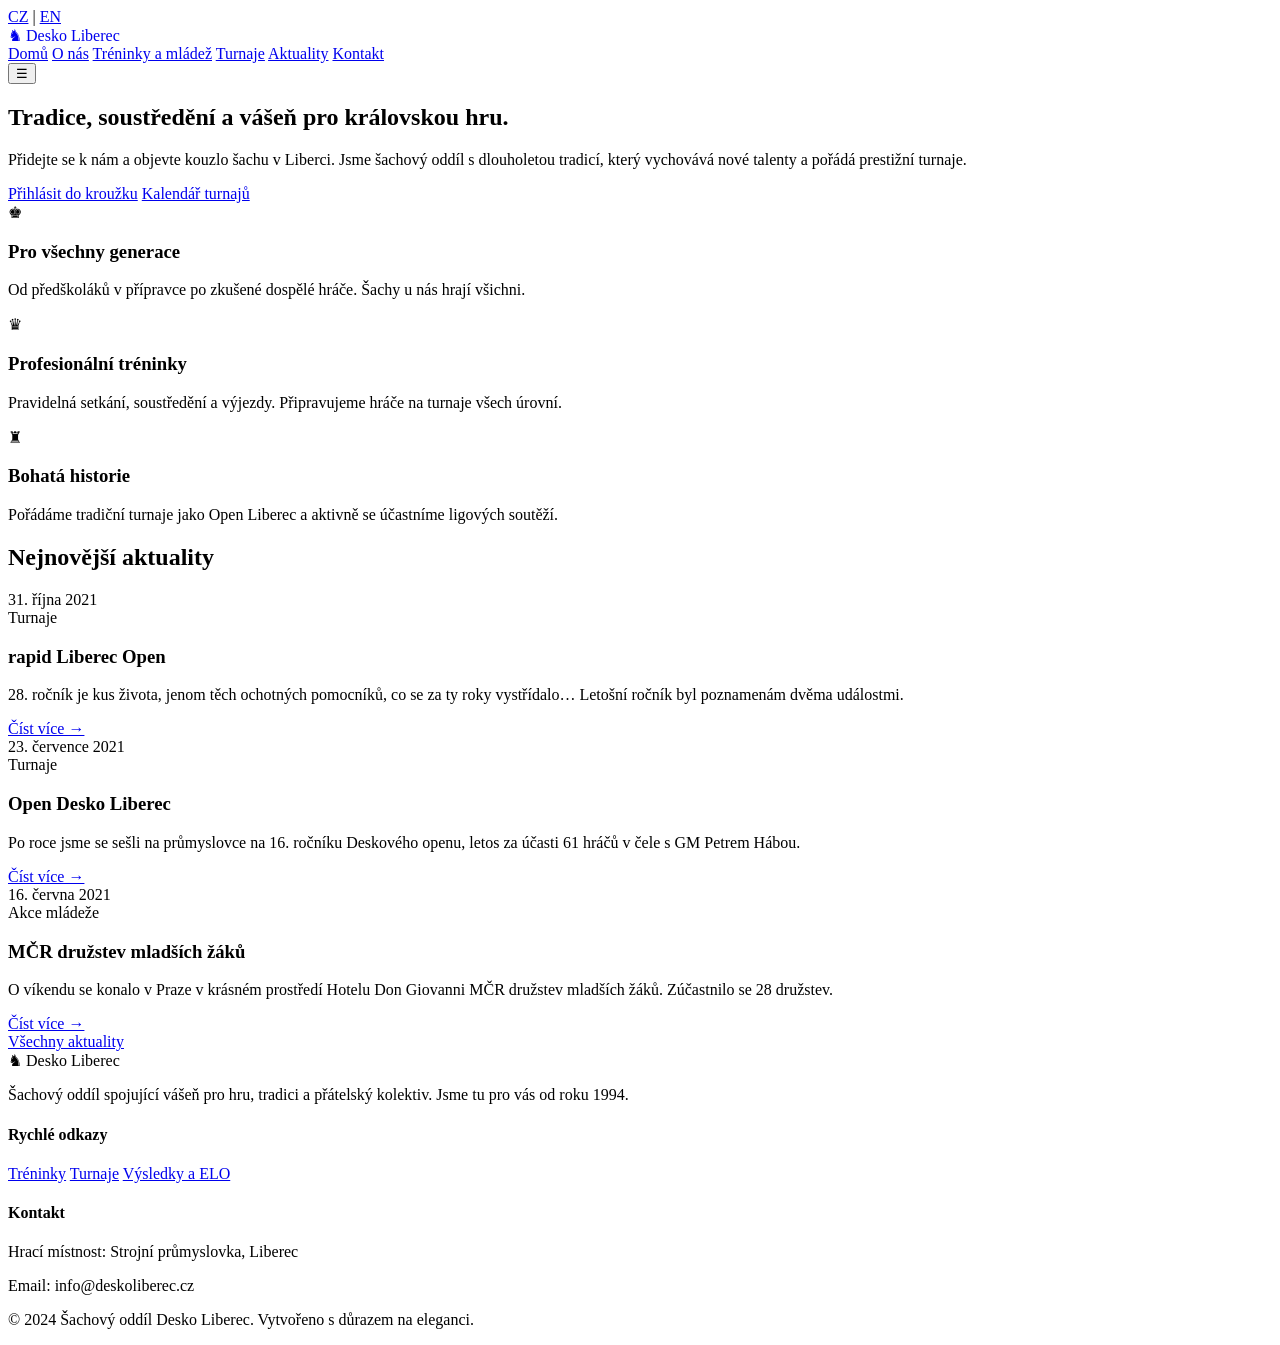
==== index.html @ c2662bde "Add files via upload" ====
<!DOCTYPE html>
<html lang="cs">

<head>
    <meta charset="UTF-8">
    <meta name="viewport" content="width=device-width, initial-scale=1.0">
    <title>Šachový oddíl Desko Liberec</title>
    <link rel="stylesheet" href="style.css">
    <link rel="preconnect" href="https://fonts.googleapis.com">
    <link rel="preconnect" href="https://fonts.gstatic.com" crossorigin>
    <link
        href="https://fonts.googleapis.com/css2?family=Inter:wght@400;500;600&family=Playfair+Display:wght@600;700&display=swap"
        rel="stylesheet">
</head>

<body>
    <!-- Jazykový přepínač a horní lišta -->
    <div class="top-bar">
        <div class="container">
            <div class="lang-switch">
                <a href="index.html" class="active">CZ</a> | <a href="index_en.html">EN</a>
            </div>
        </div>
    </div>

    <!-- Hlavní navigace -->
    <header class="navbar">
        <div class="container nav-container">
            <a href="index.html" class="logo" style="text-decoration: none;">
                <span class="logo-icon">♞</span>
                <span class="logo-text">Desko Liberec</span>
            </a>
            <nav class="nav-links">
                <a href="index.html" class="active">Domů</a>
                <a href="about.html">O nás</a>
                <a href="trainings.html">Tréninky a mládež</a>
                <a href="tournaments.html">Turnaje</a>
                <a href="news.html">Aktuality</a>
                <a href="contact.html">Kontakt</a>
            </nav>
            <button class="menu-toggle">☰</button>
        </div>
    </header>

    <!-- Hero Sekce -->
    <section class="hero">
        <div class="hero-overlay"></div>
        <div class="container hero-content">
            <h1>Tradice, soustředění a vášeň pro královskou hru.</h1>
            <p>Přidejte se k nám a objevte kouzlo šachu v Liberci. Jsme šachový oddíl s dlouholetou tradicí, který
                vychovává nové talenty a pořádá prestižní turnaje.</p>
            <div class="hero-buttons">
                <a href="#trainings" class="btn btn-primary">Přihlásit do kroužku</a>
                <a href="#tournaments" class="btn btn-secondary">Kalendář turnajů</a>
            </div>
        </div>
    </section>

    <!-- Rychlé info / O nás -->
    <section id="about" class="about-section">
        <div class="container">
            <div class="about-grid">
                <div class="about-card">
                    <div class="card-icon">♚</div>
                    <h3>Pro všechny generace</h3>
                    <p>Od předškoláků v přípravce po zkušené dospělé hráče. Šachy u nás hrají všichni.</p>
                </div>
                <div class="about-card">
                    <div class="card-icon">♛</div>
                    <h3>Profesionální tréninky</h3>
                    <p>Pravidelná setkání, soustředění a výjezdy. Připravujeme hráče na turnaje všech úrovní.</p>
                </div>
                <div class="about-card">
                    <div class="card-icon">♜</div>
                    <h3>Bohatá historie</h3>
                    <p>Pořádáme tradiční turnaje jako Open Liberec a aktivně se účastníme ligových soutěží.</p>
                </div>
            </div>
        </div>
    </section>

    <!-- Aktuality z blogu -->
    <section id="news" class="news-section">
        <div class="container">
            <h2 class="section-title">Nejnovější aktuality</h2>
            <div class="news-grid">
                <article class="news-card">
                    <div class="news-date">31. října 2021</div>
                    <div class="news-category">Turnaje</div>
                    <h3>rapid Liberec Open</h3>
                    <p>28. ročník je kus života, jenom těch ochotných pomocníků, co se za ty roky vystřídalo… Letošní
                        ročník byl poznamenám dvěma událostmi.</p>
                    <a href="#" class="read-more">Číst více →</a>
                </article>

                <article class="news-card">
                    <div class="news-date">23. července 2021</div>
                    <div class="news-category">Turnaje</div>
                    <h3>Open Desko Liberec</h3>
                    <p>Po roce jsme se sešli na průmyslovce na 16. ročníku Deskového openu, letos za účasti 61 hráčů v
                        čele s GM Petrem Hábou.</p>
                    <a href="#" class="read-more">Číst více →</a>
                </article>

                <article class="news-card">
                    <div class="news-date">16. června 2021</div>
                    <div class="news-category">Akce mládeže</div>
                    <h3>MČR družstev mladších žáků</h3>
                    <p>O víkendu se konalo v Praze v krásném prostředí Hotelu Don Giovanni MČR družstev mladších žáků.
                        Zúčastnilo se 28 družstev.</p>
                    <a href="#" class="read-more">Číst více →</a>
                </article>
            </div>
            <div class="center-btn">
                <a href="#" class="btn btn-outline">Všechny aktuality</a>
            </div>
        </div>
    </section>

    <!-- Patička -->
    <footer>
        <div class="container footer-content">
            <div class="footer-info">
                <div class="footer-logo">
                    <span class="logo-icon">♞</span> Desko Liberec
                </div>
                <p>Šachový oddíl spojující vášeň pro hru, tradici a přátelský kolektiv. Jsme tu pro vás od roku 1994.
                </p>
            </div>
            <div class="footer-links">
                <h4>Rychlé odkazy</h4>
                <a href="#trainings">Tréninky</a>
                <a href="#tournaments">Turnaje</a>
                <a href="#">Výsledky a ELO</a>
            </div>
            <div class="footer-contact">
                <h4>Kontakt</h4>
                <p>Hrací místnost: Strojní průmyslovka, Liberec</p>
                <p>Email: info@deskoliberec.cz</p>
            </div>
        </div>
        <div class="footer-bottom">
            <p>&copy; 2024 Šachový oddíl Desko Liberec. Vytvořeno s důrazem na eleganci.</p>
        </div>
    </footer>
</body>

</html>
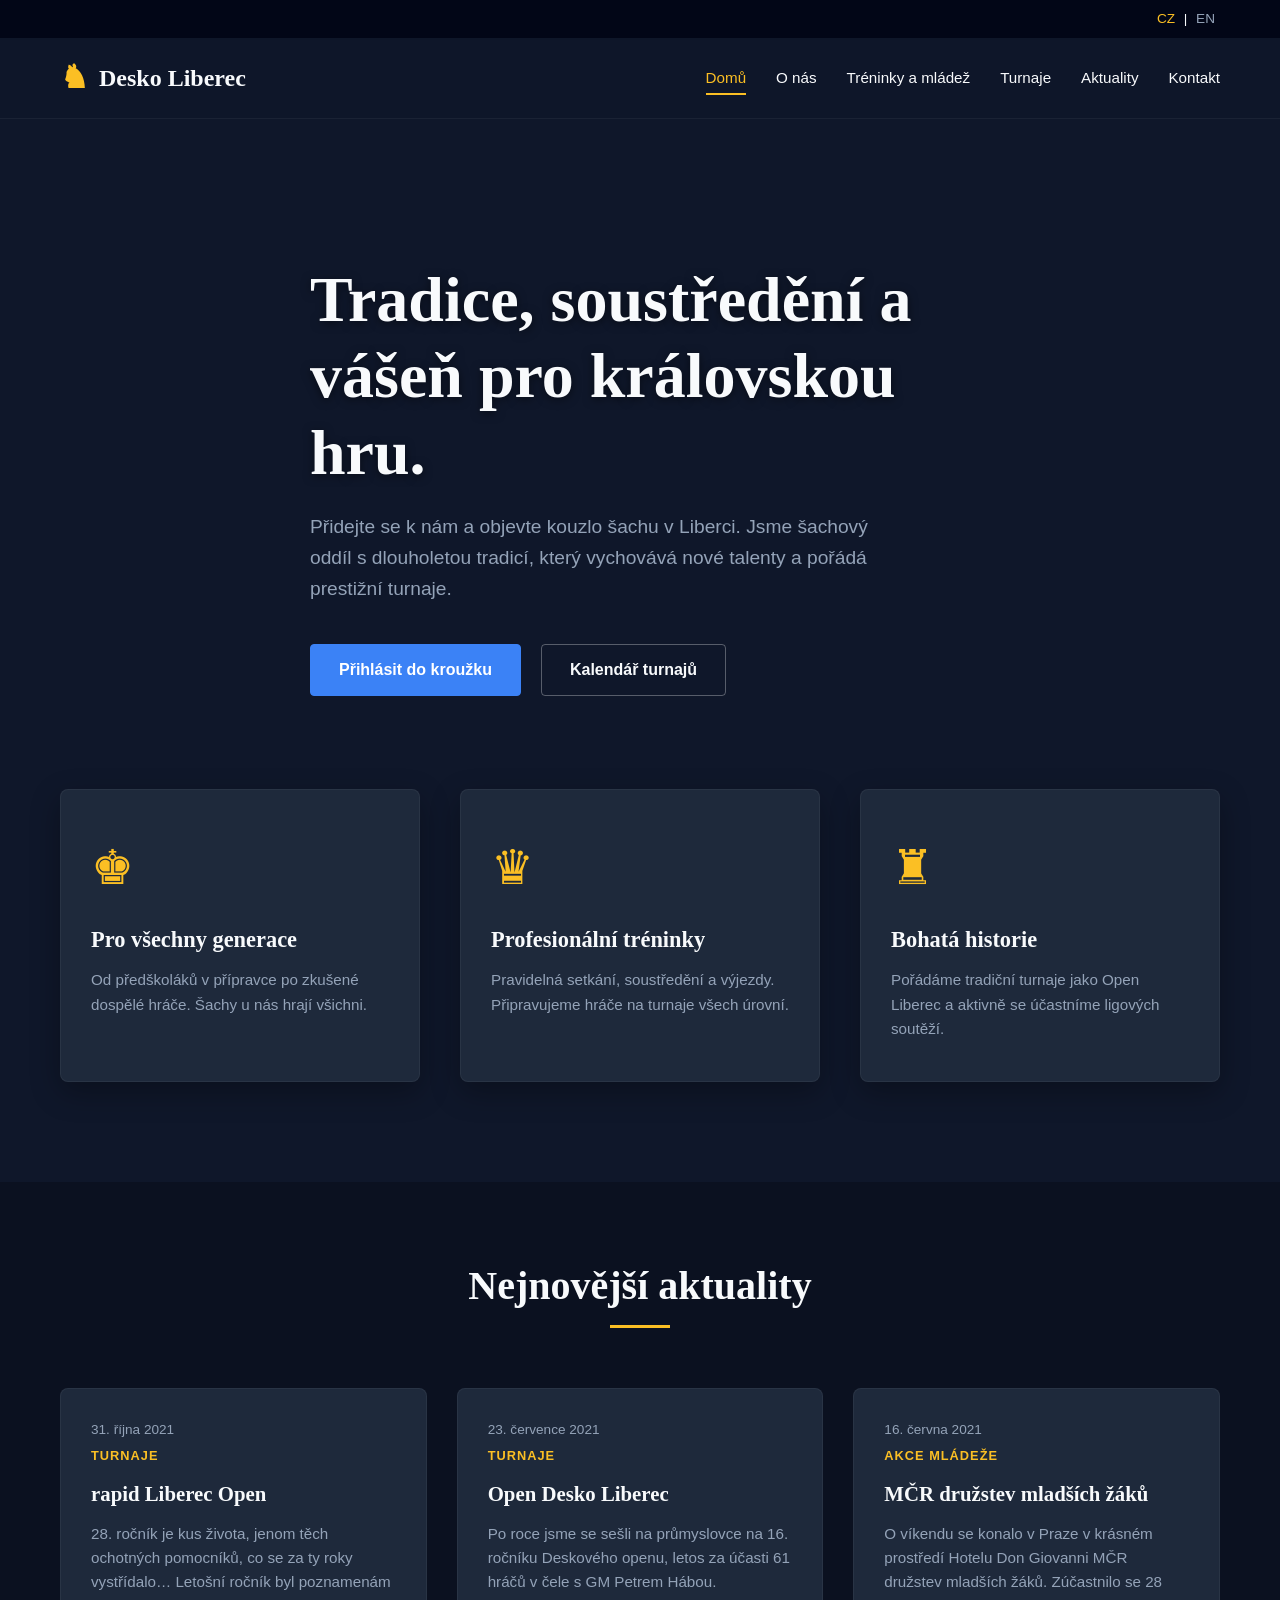
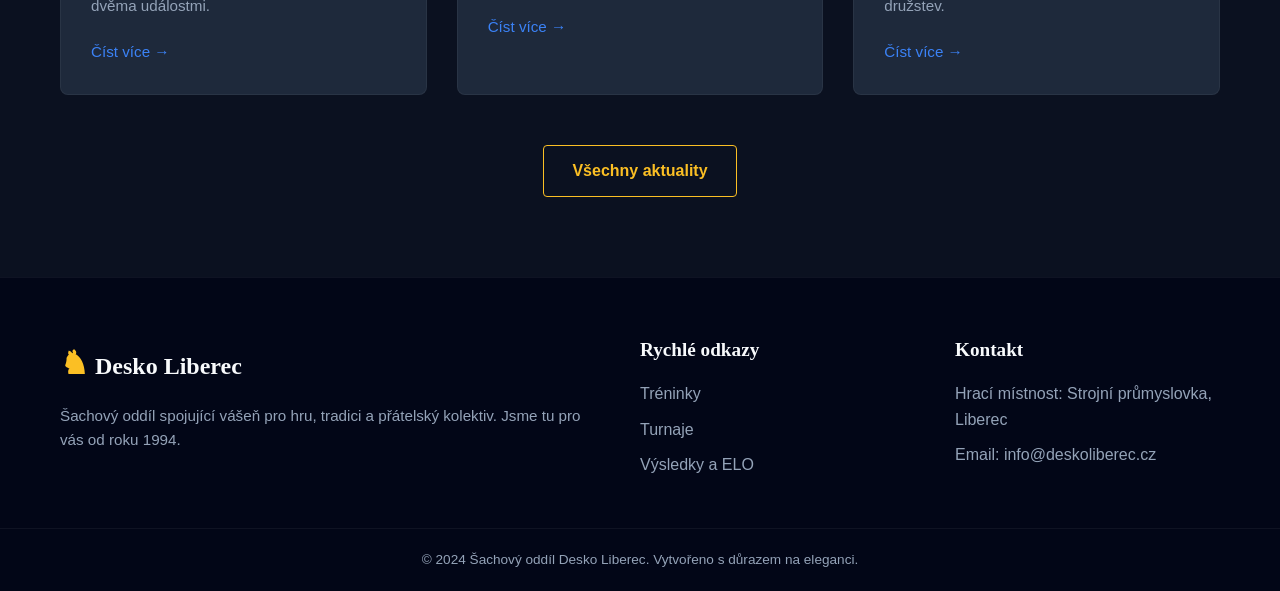
==== commit 22e565b6: "Add files via upload" ====
--- a/index.html
+++ b/index.html
@@ -14,7 +14,7 @@
 </head>
 
 <body>
-    <!-- Jazykový přepínač a horní lišta -->
+    
     <div class="top-bar">
         <div class="container">
             <div class="lang-switch">
@@ -23,7 +23,7 @@
         </div>
     </div>
 
-    <!-- Hlavní navigace -->
+    
     <header class="navbar">
         <div class="container nav-container">
             <a href="index.html" class="logo" style="text-decoration: none;">
@@ -42,7 +42,7 @@
         </div>
     </header>
 
-    <!-- Hero Sekce -->
+    
     <section class="hero">
         <div class="hero-overlay"></div>
         <div class="container hero-content">
@@ -56,7 +56,7 @@
         </div>
     </section>
 
-    <!-- Rychlé info / O nás -->
+    
     <section id="about" class="about-section">
         <div class="container">
             <div class="about-grid">
@@ -79,7 +79,7 @@
         </div>
     </section>
 
-    <!-- Aktuality z blogu -->
+    
     <section id="news" class="news-section">
         <div class="container">
             <h2 class="section-title">Nejnovější aktuality</h2>
@@ -117,7 +117,7 @@
         </div>
     </section>
 
-    <!-- Patička -->
+    
     <footer>
         <div class="container footer-content">
             <div class="footer-info">
--- a/style.css
+++ b/style.css
@@ -0,0 +1,482 @@
+
+   :root {
+    
+    --color-primary-dark: #0f172a;  
+    --color-primary: #1e293b; 
+    --color-accent: #3b82f6; 
+    --color-accent-hover: #2563eb;
+    --color-gold: #fbbf24; 
+    
+    --color-text: #f8fafc; 
+    --color-text-muted: #94a3b8; 
+    
+   
+    --font-heading: 'Playfair Display', serif;
+    --font-text: 'Inter', sans-serif;
+    
+    
+    --container-width: 1200px;
+    --transition-fast: 0.2s ease;
+}
+
+
+* {
+    margin: 0;
+    padding: 0;
+    box-sizing: border-box;
+}
+
+body {
+    font-family: var(--font-text);
+    color: var(--color-text);
+    background-color: var(--color-primary-dark);
+    line-height: 1.6;
+    overflow-x: hidden;
+}
+
+h1, h2, h3, h4 {
+    font-family: var(--font-heading);
+    font-weight: 700;
+    line-height: 1.2;
+}
+
+a {
+    color: var(--color-text);
+    text-decoration: none;
+    transition: color var(--transition-fast);
+}
+
+.container {
+    max-width: var(--container-width);
+    margin: 0 auto;
+    padding: 0 20px;
+}
+
+
+.top-bar {
+    background-color: #020617;
+    padding: 8px 0;
+    font-size: 0.85rem;
+    text-align: right;
+}
+
+.lang-switch a {
+    color: var(--color-text-muted);
+    padding: 0 5px;
+}
+
+.lang-switch a.active, .lang-switch a:hover {
+    color: var(--color-gold);
+}
+
+.navbar {
+    background-color: rgba(15, 23, 42, 0.95);
+    backdrop-filter: blur(10px);
+    position: sticky;
+    top: 0;
+    z-index: 1000;
+    border-bottom: 1px solid rgba(255, 255, 255, 0.05);
+}
+
+.nav-container {
+    display: flex;
+    justify-content: space-between;
+    align-items: center;
+    height: 80px;
+}
+
+.logo {
+    display: flex;
+    align-items: center;
+    gap: 10px;
+    font-family: var(--font-heading);
+    font-size: 1.5rem;
+    font-weight: 700;
+    color: var(--color-text);
+}
+
+.logo-icon {
+    font-size: 2rem;
+    color: var(--color-gold);
+}
+
+.nav-links {
+    display: flex;
+    gap: 30px;
+}
+
+.nav-links a {
+    font-size: 0.95rem;
+    font-weight: 500;
+    position: relative;
+}
+
+.nav-links a:hover, .nav-links a.active {
+    color: var(--color-gold);
+}
+
+.nav-links a.active::after {
+    content: '';
+    position: absolute;
+    bottom: -5px;
+    left: 0;
+    width: 100%;
+    height: 2px;
+    background-color: var(--color-gold);
+}
+
+.menu-toggle {
+    display: none;
+    background: none;
+    border: none;
+    color: var(--color-text);
+    font-size: 1.5rem;
+    cursor: pointer;
+}
+
+
+.btn {
+    display: inline-block;
+    padding: 12px 28px;
+    border-radius: 4px;
+    font-weight: 600;
+    text-align: center;
+    transition: all var(--transition-fast);
+    cursor: pointer;
+}
+
+.btn-primary {
+    background-color: var(--color-accent);
+    color: white;
+    border: 1px solid var(--color-accent);
+}
+
+.btn-primary:hover {
+    background-color: var(--color-accent-hover);
+    border-color: var(--color-accent-hover);
+    transform: translateY(-2px);
+    box-shadow: 0 4px 12px rgba(59, 130, 246, 0.3);
+}
+
+.btn-secondary {
+    background-color: transparent;
+    color: var(--color-text);
+    border: 1px solid rgba(255, 255, 255, 0.3);
+}
+
+.btn-secondary:hover {
+    border-color: var(--color-text);
+    background-color: rgba(255, 255, 255, 0.05);
+    transform: translateY(-2px);
+}
+
+.btn-outline {
+    background-color: transparent;
+    color: var(--color-gold);
+    border: 1px solid var(--color-gold);
+}
+
+.btn-outline:hover {
+    background-color: var(--color-gold);
+    color: var(--color-primary-dark);
+}
+
+
+.hero {
+    position: relative;
+    height: 80vh;
+    min-height: 600px;
+    display: flex;
+    align-items: center;
+    background-image: url('file:///C:/Users/jakub.pierowski.024/.gemini/antigravity/brain/4b9f4a6f-8b47-48c3-bb23-433d7f617bf0/desko_hero_bg_1777542638842.png'); /* Cesta k vygenerovanému obrázku */
+    background-size: cover;
+    background-position: center;
+}
+
+.hero-overlay {
+    position: absolute;
+    top: 0;
+    left: 0;
+    width: 100%;
+    height: 100%;
+    background: linear-gradient(90deg, rgba(15, 23, 42, 0.95) 0%, rgba(15, 23, 42, 0.7) 50%, rgba(15, 23, 42, 0.2) 100%);
+}
+
+.hero-content {
+    position: relative;
+    z-index: 10;
+    max-width: 700px;
+}
+
+.hero h1 {
+    font-size: 4rem;
+    margin-bottom: 20px;
+    color: var(--color-text);
+    text-shadow: 0 2px 10px rgba(0,0,0,0.5);
+}
+
+.hero p {
+    font-size: 1.2rem;
+    color: var(--color-text-muted);
+    margin-bottom: 40px;
+    max-width: 600px;
+}
+
+.hero-buttons {
+    display: flex;
+    gap: 20px;
+}
+
+
+.about-section {
+    padding: 100px 0;
+    background-color: var(--color-primary-dark);
+}
+
+.about-grid {
+    display: grid;
+    grid-template-columns: repeat(3, 1fr);
+    gap: 40px;
+    margin-top: -150px;
+    position: relative;
+    z-index: 20;
+}
+
+.about-card {
+    background-color: var(--color-primary);
+    padding: 40px 30px;
+    border-radius: 8px;
+    border: 1px solid rgba(255, 255, 255, 0.05);
+    box-shadow: 0 10px 30px rgba(0, 0, 0, 0.3);
+    transition: transform var(--transition-fast), box-shadow var(--transition-fast);
+}
+
+.about-card:hover {
+    transform: translateY(-10px);
+    box-shadow: 0 20px 40px rgba(0, 0, 0, 0.4);
+    border-color: rgba(255, 255, 255, 0.1);
+}
+
+.card-icon {
+    font-size: 3rem;
+    color: var(--color-gold);
+    margin-bottom: 20px;
+}
+
+.about-card h3 {
+    font-size: 1.4rem;
+    margin-bottom: 15px;
+    color: var(--color-text);
+}
+
+.about-card p {
+    color: var(--color-text-muted);
+    font-size: 0.95rem;
+}
+
+
+.news-section {
+    padding: 80px 0;
+    background-color: #0b1120; 
+}
+
+.section-title {
+    font-size: 2.5rem;
+    text-align: center;
+    margin-bottom: 60px;
+    position: relative;
+}
+
+.section-title::after {
+    content: '';
+    display: block;
+    width: 60px;
+    height: 3px;
+    background-color: var(--color-gold);
+    margin: 15px auto 0;
+}
+
+.news-grid {
+    display: grid;
+    grid-template-columns: repeat(3, 1fr);
+    gap: 30px;
+    margin-bottom: 50px;
+}
+
+.news-card {
+    background-color: var(--color-primary);
+    border-radius: 8px;
+    padding: 30px;
+    border: 1px solid rgba(255, 255, 255, 0.05);
+    transition: transform var(--transition-fast);
+}
+
+.news-card:hover {
+    transform: translateY(-5px);
+    border-color: rgba(255, 255, 255, 0.1);
+}
+
+.news-date {
+    font-size: 0.85rem;
+    color: var(--color-text-muted);
+    margin-bottom: 5px;
+}
+
+.news-category {
+    font-size: 0.8rem;
+    text-transform: uppercase;
+    letter-spacing: 1px;
+    color: var(--color-gold);
+    margin-bottom: 15px;
+    font-weight: 600;
+}
+
+.news-card h3 {
+    font-size: 1.3rem;
+    margin-bottom: 15px;
+}
+
+.news-card p {
+    color: var(--color-text-muted);
+    font-size: 0.95rem;
+    margin-bottom: 20px;
+}
+
+.read-more {
+    color: var(--color-accent);
+    font-weight: 500;
+    font-size: 0.95rem;
+}
+
+.read-more:hover {
+    color: var(--color-accent-hover);
+    text-decoration: underline;
+}
+
+.center-btn {
+    text-align: center;
+}
+
+
+footer {
+    background-color: #020617;
+    padding: 60px 0 20px;
+    border-top: 1px solid rgba(255, 255, 255, 0.05);
+}
+
+.footer-content {
+    display: grid;
+    grid-template-columns: 2fr 1fr 1fr;
+    gap: 50px;
+    margin-bottom: 40px;
+}
+
+.footer-logo {
+    font-family: var(--font-heading);
+    font-size: 1.5rem;
+    font-weight: 700;
+    margin-bottom: 15px;
+}
+
+.footer-info p {
+    color: var(--color-text-muted);
+    font-size: 0.95rem;
+}
+
+.footer-links h4, .footer-contact h4 {
+    font-family: var(--font-heading);
+    font-size: 1.2rem;
+    margin-bottom: 20px;
+}
+
+.footer-links a {
+    display: block;
+    color: var(--color-text-muted);
+    margin-bottom: 10px;
+}
+
+.footer-links a:hover {
+    color: var(--color-gold);
+}
+
+.footer-contact p {
+    color: var(--color-text-muted);
+    margin-bottom: 10px;
+}
+
+.footer-bottom {
+    text-align: center;
+    padding-top: 20px;
+    border-top: 1px solid rgba(255, 255, 255, 0.05);
+    color: var(--color-text-muted);
+    font-size: 0.85rem;
+}
+
+
+@media (max-width: 992px) {
+    .about-grid, .news-grid {
+        grid-template-columns: repeat(2, 1fr);
+    }
+    
+    .hero h1 {
+        font-size: 3rem;
+    }
+}
+
+@media (max-width: 768px) {
+    .nav-links {
+        display: none; 
+    }
+    
+    .menu-toggle {
+        display: block;
+    }
+    
+    .hero {
+        text-align: center;
+    }
+    
+    .hero-overlay {
+        background: linear-gradient(180deg, rgba(15, 23, 42, 0.8) 0%, rgba(15, 23, 42, 0.95) 100%);
+    }
+    
+    .hero-content {
+        margin: 0 auto;
+    }
+    
+    .hero h1 {
+        font-size: 2.5rem;
+    }
+    
+    .hero-buttons {
+        flex-direction: column;
+        align-items: center;
+    }
+    
+    .about-grid, .news-grid, .footer-content {
+        grid-template-columns: 1fr;
+    }
+    
+    .about-grid {
+        margin-top: 0;
+    }
+}
+
+
+.page-header { background-color: #0b1120; padding: 80px 0 60px; text-align: center; border-bottom: 1px solid rgba(255, 255, 255, 0.05); }
+.page-header h1 { font-size: 3rem; color: var(--color-gold); margin-bottom: 15px; }
+.page-header p { font-size: 1.1rem; color: var(--color-text-muted); max-width: 600px; margin: 0 auto; }
+.page-content { padding: 80px 0; }
+.content-block { max-width: 800px; margin: 0 auto; background-color: var(--color-primary); padding: 50px; border-radius: 8px; border: 1px solid rgba(255, 255, 255, 0.05); box-shadow: 0 10px 30px rgba(0, 0, 0, 0.2); }
+.content-block h2 { font-size: 1.8rem; margin-top: 0; margin-bottom: 20px; color: var(--color-text); }
+.content-block h3 { font-size: 1.4rem; margin-top: 30px; margin-bottom: 15px; color: var(--color-text); }
+.content-block p { margin-bottom: 20px; color: var(--color-text-muted); font-size: 1.05rem; }
+.content-block ul { margin-bottom: 20px; padding-left: 20px; color: var(--color-text-muted); }
+.content-block li { margin-bottom: 10px; }
+.contact-grid { display: grid; grid-template-columns: 1fr 1fr; gap: 40px; }
+.contact-card { background: var(--color-primary); padding: 30px; border-radius: 8px; border: 1px solid rgba(255, 255, 255, 0.05); }
+.form-group { margin-bottom: 20px; }
+.form-group label { display: block; margin-bottom: 8px; font-weight: 500; }
+.form-control { width: 100%; padding: 12px; background: rgba(0,0,0,0.2); border: 1px solid rgba(255,255,255,0.1); border-radius: 4px; color: white; font-family: inherit; }
+.form-control:focus { outline: none; border-color: var(--color-accent); }
+@media (max-width: 768px) { .contact-grid { grid-template-columns: 1fr; } .content-block { padding: 30px 20px; } }
